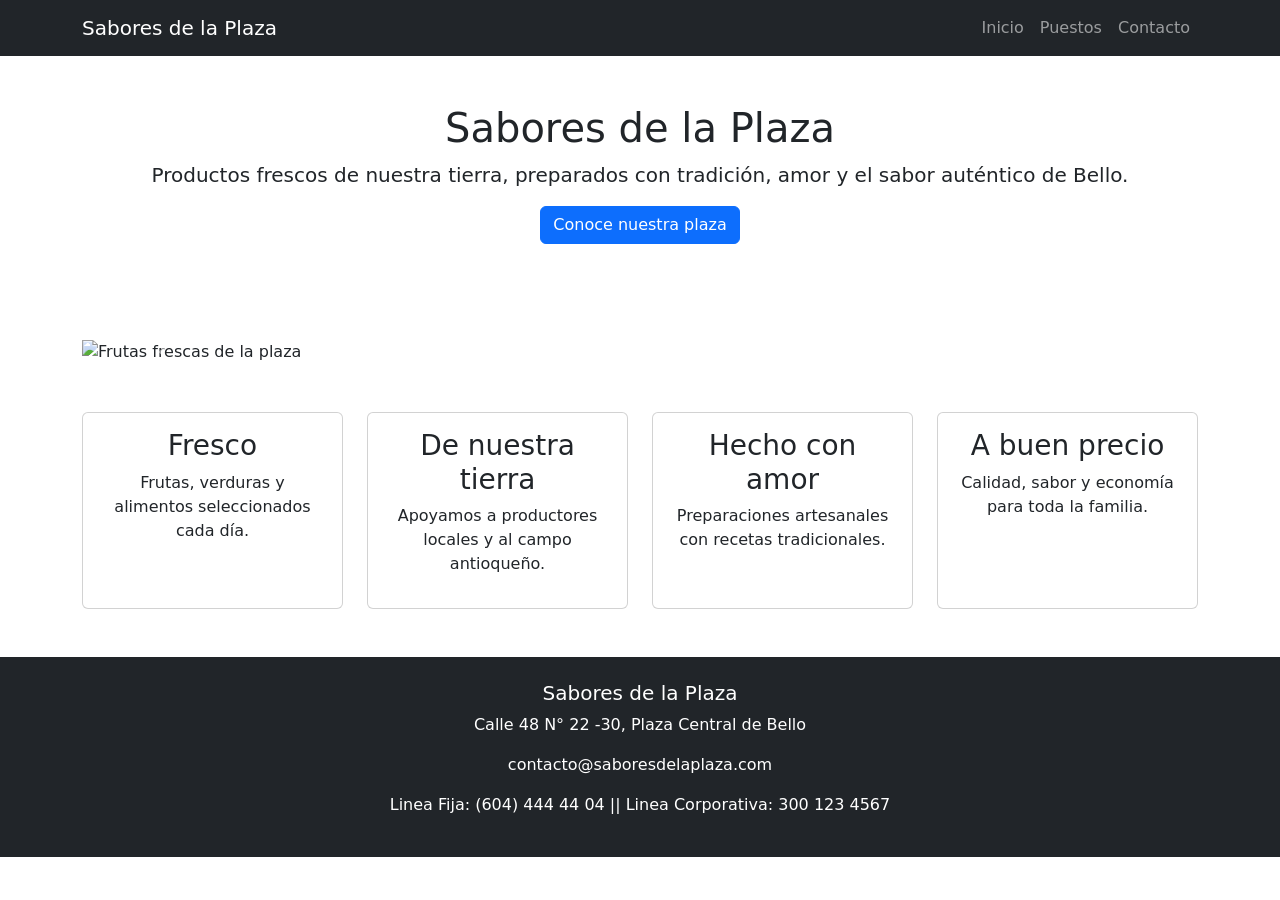
==== plaza/index.html @ b5ba2dfa "Se resuelve ejercicios del 01 al 07" ====
<!--
============================================================
Página de INICIO · Sabores de la Plaza
Ejercicios 01, 02, 03, 07 y 08
============================================================
Sabores de la Plaza es un colectivo de puestos de una plaza de
mercado: fruteros, panadería, almuerzos, jugos naturales y café.
Quieren un sitio de tres páginas: index.html (esta), puestos.html
y contacto.html. Escribe tu HTML DEBAJO de este comentario.
Todo con Bootstrap: nada de JavaScript propio.

Ejercicio 01 · Bootstrap instalado (en las TRES páginas)
  - El esqueleto de siempre, con el <meta name="viewport">.
  - En el <head>: el CSS de Bootstrap 5 (cópialo de la documentación)
    y DESPUÉS tu <link href="styles.css" rel="stylesheet">.
  - Al final del <body>: el <script> de bootstrap.bundle.min.js.-->
<!-- ========================================================================-->

<!--
Ejercicio 02 · Barra de navegación (idéntica en las TRES páginas)
  - Una navbar con navbar-expand-lg, la marca "Sabores de la Plaza"
    (clase navbar-brand) y el botón navbar-toggler para el celular.
  - El data-bs-target del botón apunta al id del div collapse.
  - Enlaces a index.html, puestos.html y contacto.html. -->
<!-- ========================================================================-->

<!--
Ejercicio 03 · La bienvenida (solo en esta página)
  - Un banner (hero) con el único <h1> de esta página, una frase y un
    botón (clase btn) que lleve a puestos.html o a contacto.html.
  - Una fila con 3 o 4 bloques de presentación (fresco, local,
    hecho a mano…): uno debajo del otro en el celular y todos en
    una sola fila en el computador.
  - Un <footer> con los datos del colectivo. -->
<!-- ========================================================================-->

<!--
Ejercicio 07 · El carrusel (aquí o en puestos.html)
  - El cliente quiere "fotos que pasen solas". Búscalo en
    Components → Carousel. Al menos 3 fotos, cada una con alt.
  - En plaza/img/ tienes 3 imágenes listas para usar. -->
<!-- ========================================================================-->

<!DOCTYPE html>

<html lang="es">

<head>
    <meta charset="UTF-8">

    <meta name="viewport" content="width=device-width, initial-scale=1.0">

    <title>Sabores de la Plaza || Inicio</title>

    <link
      href="https://cdn.jsdelivr.net/npm/bootstrap@5.3.3/dist/css/bootstrap.min.css"
      rel="stylesheet">

    <link href="styles.css" rel="stylesheet">
</head>
<body>

      <nav class="navbar navbar-expand-lg navbar-dark bg-dark">
      <div class="container">

      <a class="navbar-brand" href="index.html">
      Sabores de la Plaza
      </a>

     <button
        class="navbar-toggler"
        type="button"
        data-bs-toggle="collapse"
        data-bs-target="#menuNavbar"
        aria-controls="menuNavbar"
        aria-expanded="false"
        aria-label="Toggle navigation">

      <span class="navbar-toggler-icon"></span>

      </button>

      <div class="collapse navbar-collapse" id="menuNavbar">

      <ul class="navbar-nav ms-auto">

        <li class="nav-item">
          <a class="nav-link" href="index.html">
            Inicio
          </a>
        </li>

        <li class="nav-item">
          <a class="nav-link" href="puestos.html">
            Puestos
          </a>
        </li>

        <li class="nav-item">
          <a class="nav-link" href="contacto.html">
            Contacto
          </a>
        </li>

      </ul>

    </div>

  </div>
</nav>

<header class="container text-center py-5">

    <h1>Sabores de la Plaza</h1>

    <p class="lead">
        Productos frescos de nuestra tierra, preparados con tradición,
        amor y el sabor auténtico de Bello.
    </p>

    <a href="puestos.html" class="btn btn-primary">
        Conoce nuestra plaza
    </a>

</header>

<section class="container my-5">

    <div
        id="carruselPlaza"
        class="carousel slide"
        data-bs-ride="carousel">

        <div class="carousel-inner">

            <div class="carousel-item active">
                <img
                    src="img/frutas.svg"
                    class="d-block w-100"
                    alt="Frutas frescas de la plaza">
            </div>

            <div class="carousel-item">
                <img
                    src="img/pan.svg"
                    class="d-block w-100"
                    alt="Pan artesanal recién horneado">
            </div>

            <div class="carousel-item">
                <img
                    src="img/cafe.svg"
                    class="d-block w-100"
                    alt="Café tradicional colombiano">
            </div>

        </div>

        <button
            class="carousel-control-prev"
            type="button"
            data-bs-target="#carruselPlaza"
            data-bs-slide="prev">

            <span class="carousel-control-prev-icon"></span>

        </button>

        <button
            class="carousel-control-next"
            type="button"
            data-bs-target="#carruselPlaza"
            data-bs-slide="next">

            <span class="carousel-control-next-icon"></span>

        </button>

    </div>

</section>

<section class="container my-5">

    <div class="row g-4">

        <div class="col-12 col-md-3">
            <div class="card h-100">
                <div class="card-body text-center">
                    <h3>Fresco</h3>
                    <p>
                        Frutas, verduras y alimentos seleccionados cada día.
                    </p>
                </div>
            </div>
        </div>

        <div class="col-12 col-md-3">
            <div class="card h-100">
                <div class="card-body text-center">
                    <h3>De nuestra tierra</h3>
                    <p>
                        Apoyamos a productores locales y al campo antioqueño.
                    </p>
                </div>
            </div>
        </div>

        <div class="col-12 col-md-3">
            <div class="card h-100">
                <div class="card-body text-center">
                    <h3>Hecho con amor</h3>
                    <p>
                        Preparaciones artesanales con recetas tradicionales.
                    </p>
                </div>
            </div>
        </div>

        <div class="col-12 col-md-3">
            <div class="card h-100">
                <div class="card-body text-center">
                    <h3>A buen precio</h3>
                    <p>
                        Calidad, sabor y economía para toda la familia.
                    </p>
                </div>
            </div>
        </div>

    </div>

</section>

<footer class="bg-dark text-white text-center p-4">

    <h5>Sabores de la Plaza</h5>

    <p>Calle 48 N° 22 -30, Plaza Central de Bello</p>

    <p>contacto@saboresdelaplaza.com</p>

    <p>Linea Fija: (604) 444 44 04 || Linea Corporativa: 300 123 4567</p>

</footer>




    <script
      src="https://cdn.jsdelivr.net/npm/bootstrap@5.3.3/dist/js/bootstrap.bundle.min.js">
    </script>

</body>
</html>



<!--
Ejercicio 08 · La letra (en las TRES páginas)
  - El <link> de Google Fonts con tu fuente, en el <head>.
============================================================
-->
---- plaza/styles.css ----
/*
============================================================
Ejercicio 08 · La identidad visual de Sabores de la Plaza
============================================================
El cliente pidió "nuestros propios colores, no el azul de todos
los sitios" y "una letra que se sienta cálida".
Escribe tu CSS DEBAJO de este comentario.

  - En :root, cambia --bs-primary y --bs-primary-rgb por tu color
    principal (el mismo color: uno en hexadecimal y otro en números).
  - En :root, cambia --bs-body-font-family por la fuente que traes
    de Google Fonts (el mismo nombre que va en el <link>).
  - Una regla para .btn-primary que cambie --bs-btn-bg (y si
    quieres, --bs-btn-border-color y --bs-btn-hover-bg).

Recuerda: este archivo se enlaza DESPUÉS de Bootstrap.
La paleta es tuya: colores cálidos de plaza de mercado.
============================================================
*/


:root{
    --color-principal: #4f8a3f;
}
---- plaza/styles.css ----
/*
============================================================
Ejercicio 08 · La identidad visual de Sabores de la Plaza
============================================================
El cliente pidió "nuestros propios colores, no el azul de todos
los sitios" y "una letra que se sienta cálida".
Escribe tu CSS DEBAJO de este comentario.

  - En :root, cambia --bs-primary y --bs-primary-rgb por tu color
    principal (el mismo color: uno en hexadecimal y otro en números).
  - En :root, cambia --bs-body-font-family por la fuente que traes
    de Google Fonts (el mismo nombre que va en el <link>).
  - Una regla para .btn-primary que cambie --bs-btn-bg (y si
    quieres, --bs-btn-border-color y --bs-btn-hover-bg).

Recuerda: este archivo se enlaza DESPUÉS de Bootstrap.
La paleta es tuya: colores cálidos de plaza de mercado.
============================================================
*/


:root{
    --color-principal: #4f8a3f;
}
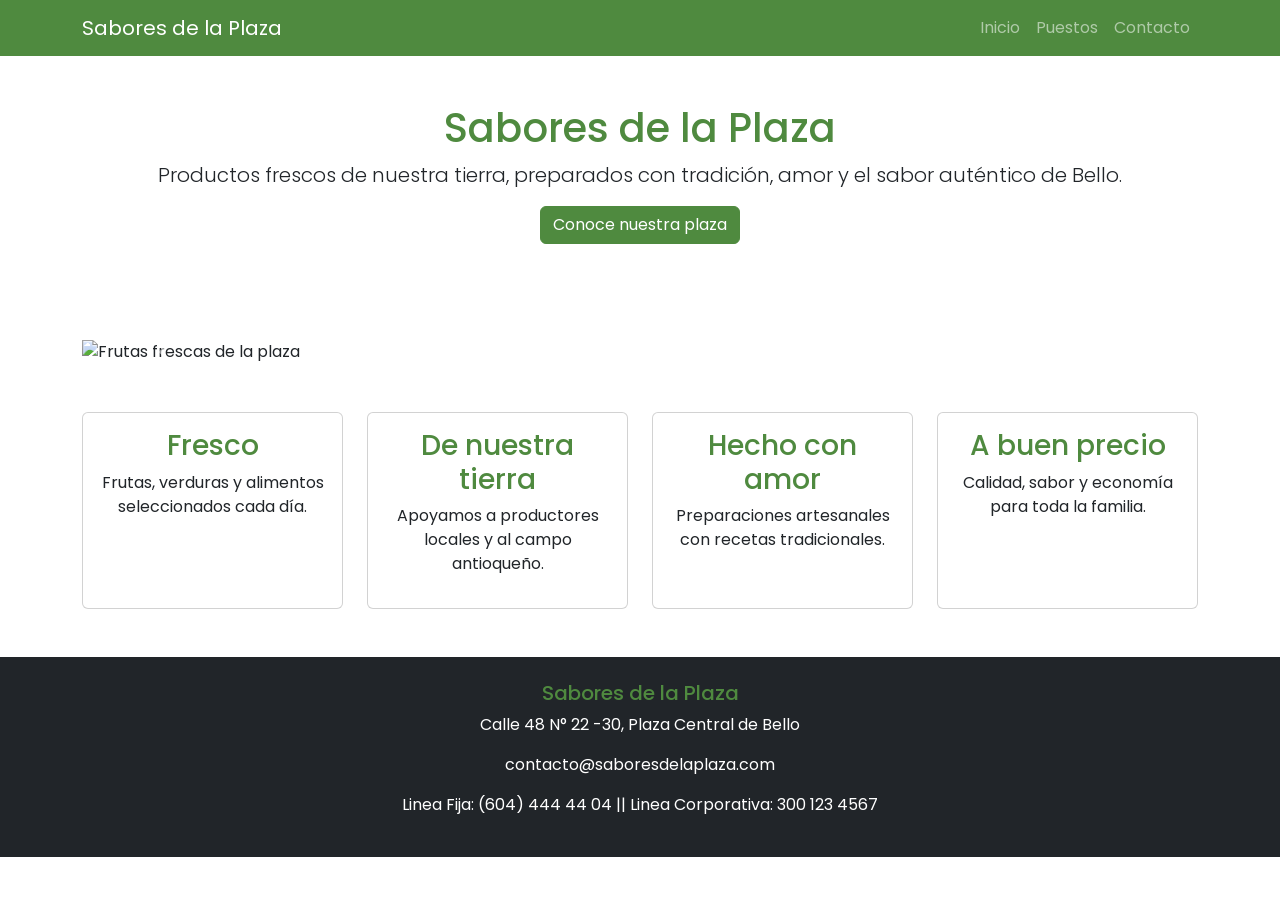
==== commit 5a74e2ce: "Se anexa ultimo ejercicio" ====
--- a/plaza/index.html
+++ b/plaza/index.html
@@ -41,6 +41,11 @@
   - En plaza/img/ tienes 3 imágenes listas para usar. -->
 <!-- ========================================================================-->
 
+<!--
+Ejercicio 08 · La letra (en las TRES páginas)
+  - El <link> de Google Fonts con tu fuente, en el <head>.-->
+<!-- ========================================================================-->
+
 <!DOCTYPE html>
 
 <html lang="es">
@@ -55,6 +60,12 @@
     <link
       href="https://cdn.jsdelivr.net/npm/bootstrap@5.3.3/dist/css/bootstrap.min.css"
       rel="stylesheet">
+
+    <link rel="preconnect" href="https://fonts.googleapis.com">
+
+    <link rel="preconnect" href="https://fonts.gstatic.com" crossorigin>
+
+    <link href="https://fonts.googleapis.com/css2?family=Poppins:wght@300;400;500;600;700&display=swap" rel="stylesheet">
 
     <link href="styles.css" rel="stylesheet">
 </head>
@@ -244,20 +255,15 @@
 
 </footer>
 
-
-
-
-    <script
-      src="https://cdn.jsdelivr.net/npm/bootstrap@5.3.3/dist/js/bootstrap.bundle.min.js">
-    </script>
+<script
+      
+    src="https://cdn.jsdelivr.net/npm/bootstrap@5.3.3/dist/js/bootstrap.bundle.min.js">
+
+</script>
 
 </body>
 </html>
 
 
 
-<!--
-Ejercicio 08 · La letra (en las TRES páginas)
-  - El <link> de Google Fonts con tu fuente, en el <head>.
-============================================================
--->
+
--- a/plaza/styles.css
+++ b/plaza/styles.css
@@ -18,7 +18,33 @@
 ============================================================
 */
 
+:root{
+    --bs-primary: #4f8a3f;
+    --bs-primary-rgb: 79, 138, 63;
+}
+
+body{
+    font-family: 'Poppins', sans-serif;
+}
 
 :root{
-    --color-principal: #4f8a3f;
+    --verde-plaza: #4f8a3f;
+}
+
+.navbar{
+    background-color: var(--verde-plaza) !important;
+}
+
+.btn-primary{
+    background-color: var(--verde-plaza);
+    border-color: var(--verde-plaza);
+}
+
+.btn-primary:hover{
+    background-color: #3f7032;
+    border-color: #3f7032;
+}
+
+h1,h2,h3,h4,h5{
+    color: var(--verde-plaza);
 }
--- a/plaza/styles.css
+++ b/plaza/styles.css
@@ -18,7 +18,33 @@
 ============================================================
 */
 
+:root{
+    --bs-primary: #4f8a3f;
+    --bs-primary-rgb: 79, 138, 63;
+}
+
+body{
+    font-family: 'Poppins', sans-serif;
+}
 
 :root{
-    --color-principal: #4f8a3f;
+    --verde-plaza: #4f8a3f;
+}
+
+.navbar{
+    background-color: var(--verde-plaza) !important;
+}
+
+.btn-primary{
+    background-color: var(--verde-plaza);
+    border-color: var(--verde-plaza);
+}
+
+.btn-primary:hover{
+    background-color: #3f7032;
+    border-color: #3f7032;
+}
+
+h1,h2,h3,h4,h5{
+    color: var(--verde-plaza);
 }
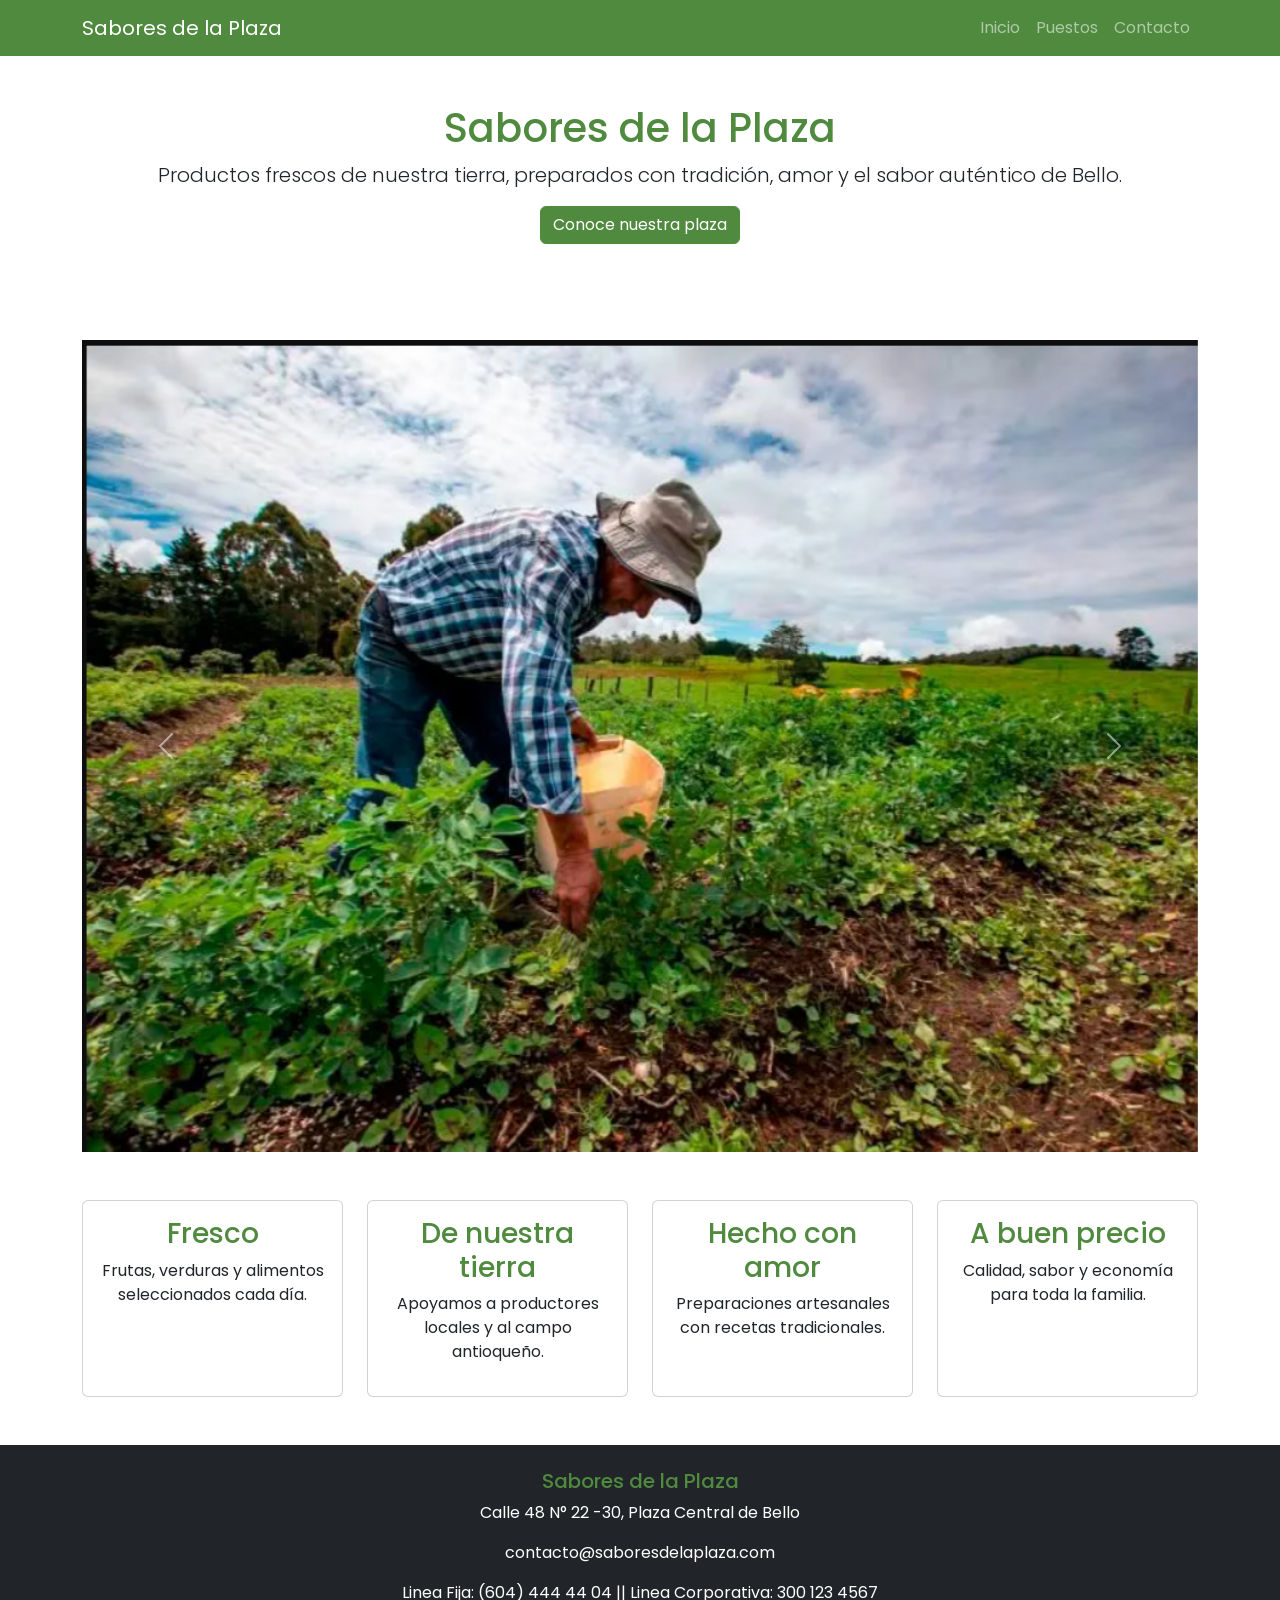
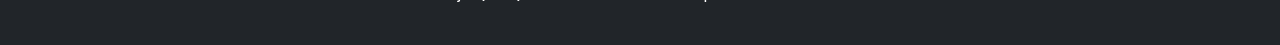
==== commit e10b39ef: "Se anexa nuevas imagenes" ====
--- a/plaza/index.html
+++ b/plaza/index.html
@@ -146,21 +146,21 @@
 
             <div class="carousel-item active">
                 <img
-                    src="img/frutas.svg"
+                    src="img/frutas.png"
                     class="d-block w-100"
                     alt="Frutas frescas de la plaza">
             </div>
 
             <div class="carousel-item">
                 <img
-                    src="img/pan.svg"
+                    src="img/pan.png"
                     class="d-block w-100"
                     alt="Pan artesanal recién horneado">
             </div>
 
             <div class="carousel-item">
                 <img
-                    src="img/cafe.svg"
+                    src="img/cafe.png"
                     class="d-block w-100"
                     alt="Café tradicional colombiano">
             </div>
